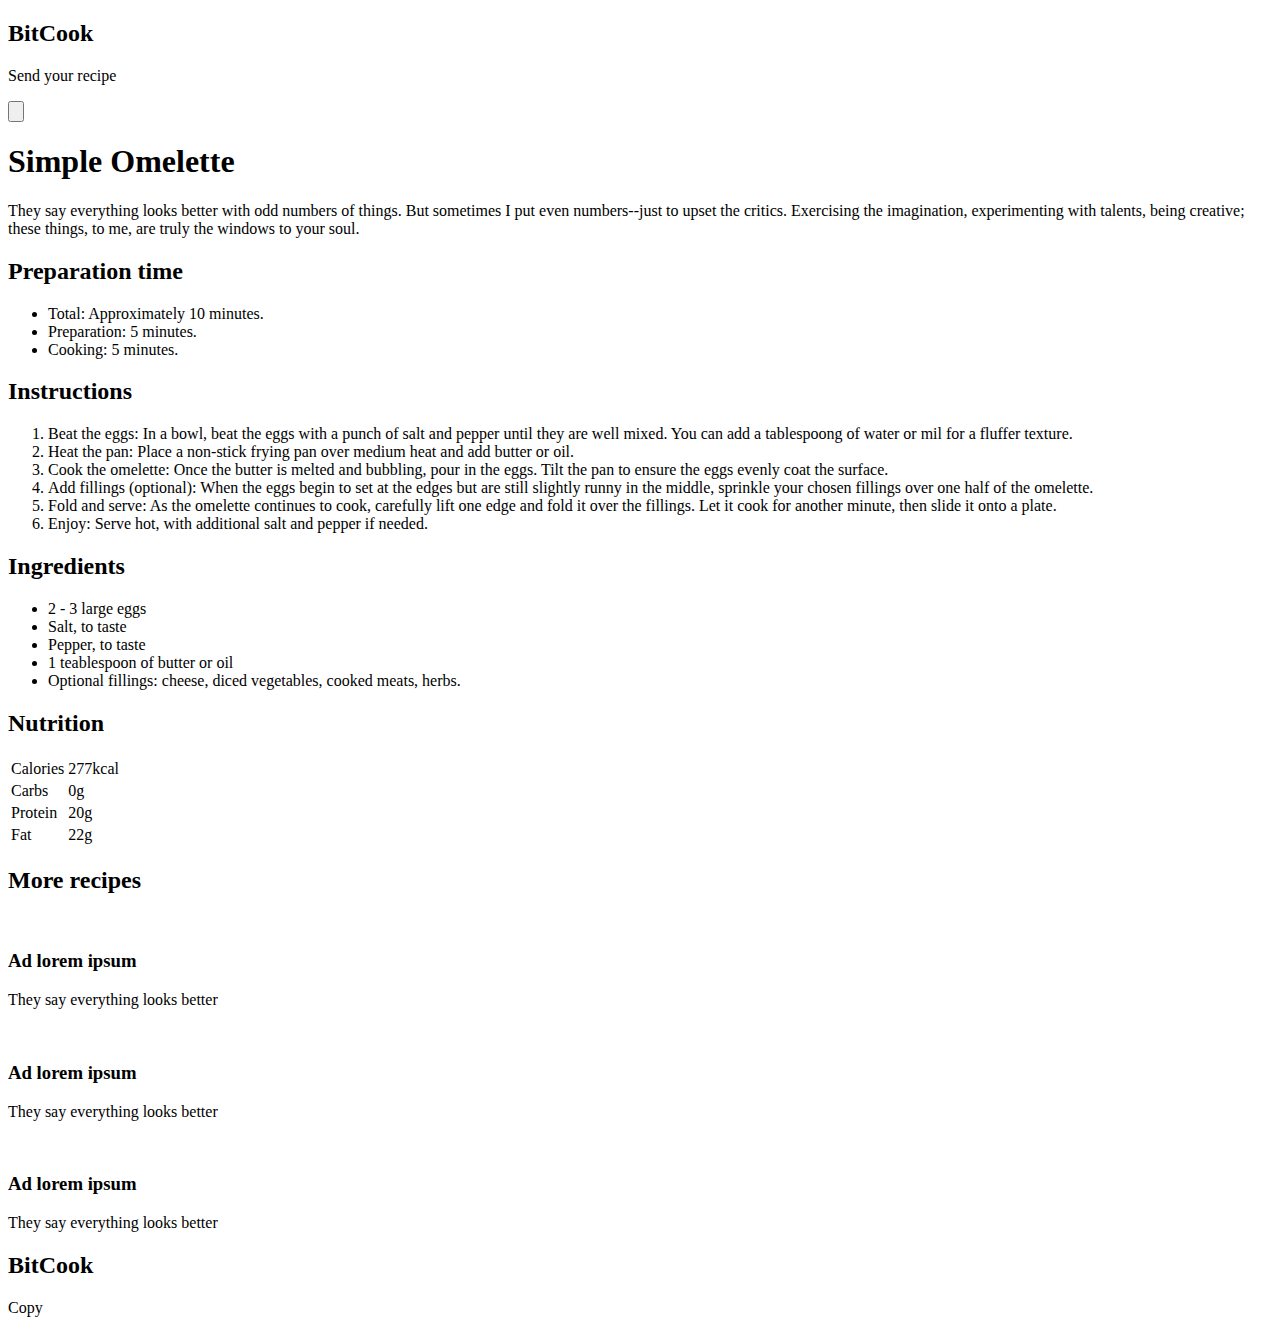
==== recipe.html @ 10fe2880 "Creación segunda página y arreglos css" ====
<!DOCTYPE html>
<html lang="en">
<head>
    <meta charset="UTF-8">
    <meta name="viewport" content="width=device-width, initial-scale=1.0">
    <title>Document</title>
    <link rel="stylesheet" href="./proyecto-final/css/styles.css">

</head>
<body>
        <nav>
          <h2>BitCook</h2>
          <div id="buttons">
            <p>Send your recipe</p>
            <button><img src="./images/dark-mode.png" alt="" /></button>
          </div>
        </nav>
      
      <main id="recipe-main">
        <div>
            <header id="recipe-header">
            </header>
        <div><h1>Simple Omelette</h1>
        <p>They say everything looks better with odd numbers of things. But sometimes I put even numbers--just to upset the critics. Exercising the imagination, experimenting with talents, being creative; these things, to me, are truly the windows to your soul. </p>
        </div>
<div>
    <h2>Preparation time</h2>
    <ul>
        <li>Total: Approximately 10 minutes.</li>
        <li>Preparation: 5 minutes.</li>
        <li>Cooking: 5 minutes.</li>
    </ul>
</div>
<div>
    <h2>Instructions</h2>
    <ol>
        <li>Beat the eggs: In a bowl, beat the eggs with a punch of salt and pepper until they are well mixed. You can add a tablespoong of water or mil for a fluffer texture.</li>
        <li>Heat the pan: Place a non-stick frying pan over medium heat and add butter or oil.</li>
        <li>Cook the omelette: Once the butter is melted and bubbling, pour in the eggs. Tilt the pan to ensure the eggs evenly coat the surface.</li>
        <li>Add fillings (optional): When the eggs begin to set at the edges but are still slightly runny in the middle, sprinkle your chosen fillings over one half of the omelette.</li>
        <li>Fold and serve: As the omelette continues to cook, carefully lift one edge and fold it over the fillings. Let it cook for another minute, then slide it onto a plate.</li>
        <li>Enjoy: Serve hot, with additional salt and pepper if needed.</li>
    </ol>
</div>
</div>
<div id="right-main">
    <div>
        <h2>Ingredients</h2>
        <ul>
            <li>2 - 3 large eggs</li>
            <li>Salt, to taste</li>
            <li>Pepper, to taste</li>
            <li>1 teablespoon of butter or oil</li>
            <li>Optional fillings: cheese, diced vegetables, cooked meats, herbs.</li>
        </ul>
        <h2>Nutrition</h2>
        <table>
            <tr>
                <td>Calories</td>
                <td>277kcal</td>
            </tr>
            <tr>
                <td>Carbs</td>
                <td>0g</td>
            </tr>
            <tr>
                <td>Protein</td>
                <td>20g</td>
            </tr>
            <tr>
                <td>Fat</td>
                <td>22g</td>
            </tr>
        </table>
    </div>
    <div id="more-recipes">
        <h2>More recipes</h2>
        <div id="more-recipes-list">
        <div class="lists">
            <img src="./proyecto-final/images/omelette.png
            " alt="">
            <div>
            <h3>Ad lorem ipsum</h3>
            <p>They say everything looks better</p>
        </div>
        </div>
        <div class="lists">
            <img src="./proyecto-final/images/omelette.png
            " alt="">
            <div>
                <h3>Ad lorem ipsum</h3>
                <p>They say everything looks better</p>
            </div>        </div>
        <div class="lists">
            <img src="./proyecto-final/images/omelette.png
            " alt="">
            <div>
                <h3>Ad lorem ipsum</h3>
                <p>They say everything looks better</p>
            </div>
        </div>
    </div>
    </div>
</div>
      </main>
      <footer>
        <h2>BitCook</h2>
        <p>Copy</p>
      </footer>
</body>
</html>
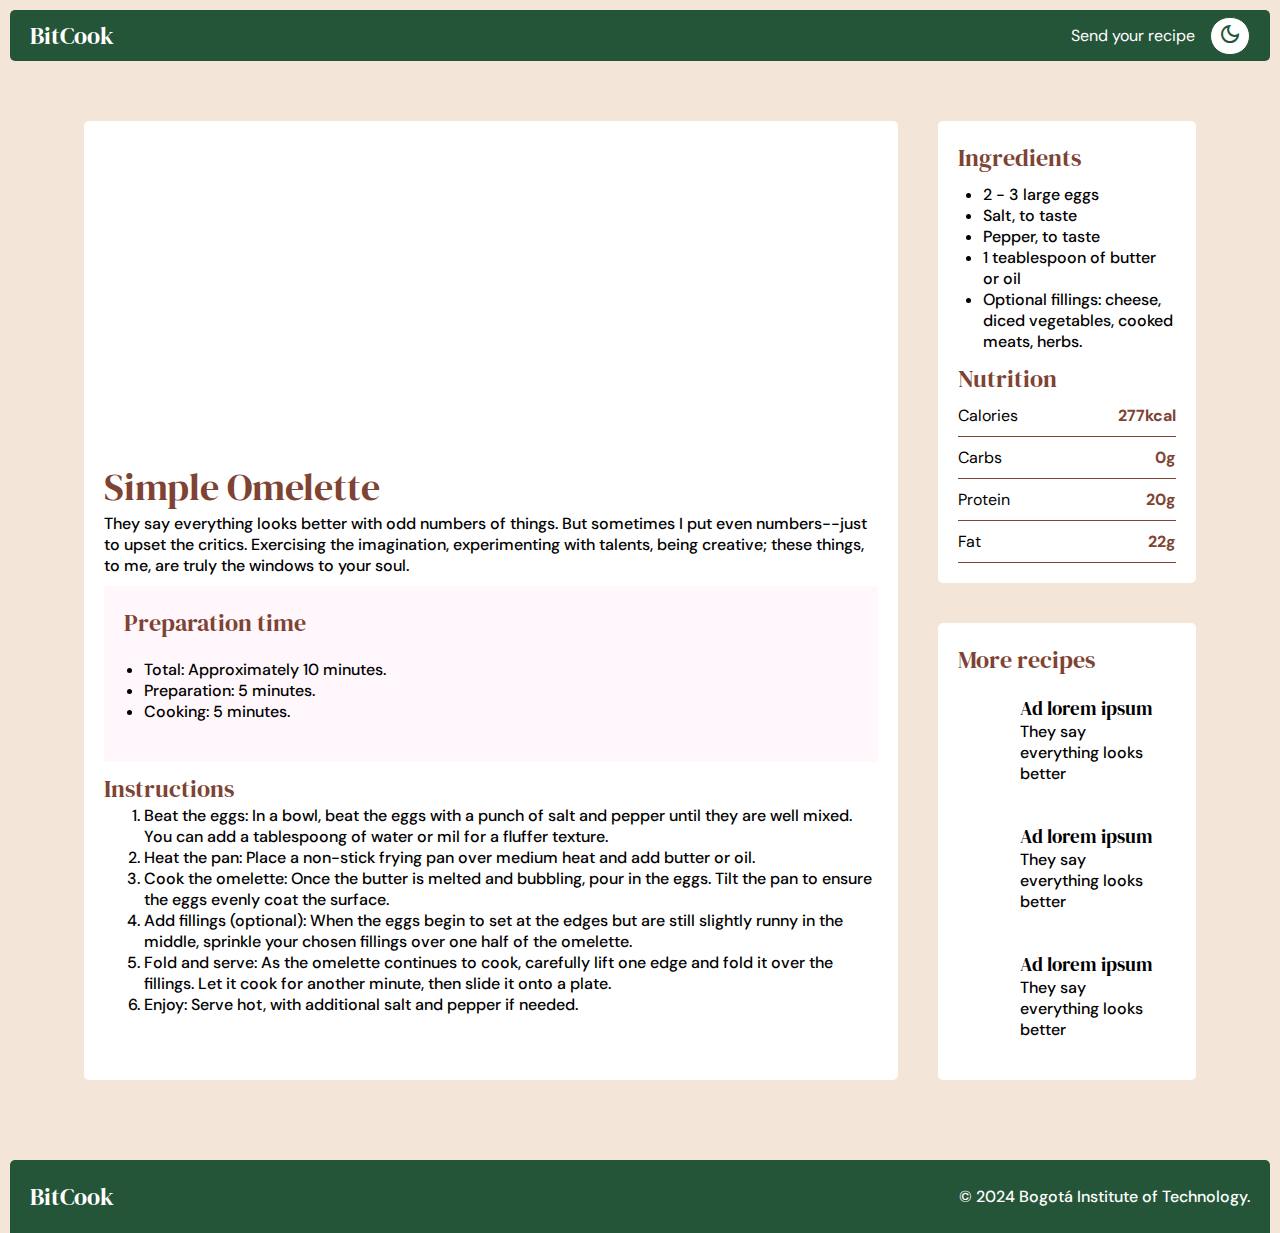
==== commit fcbef109: "Cambios en css" ====
--- a/recipe.html
+++ b/recipe.html
@@ -1,111 +1,161 @@
 <!DOCTYPE html>
 <html lang="en">
-<head>
-    <meta charset="UTF-8">
-    <meta name="viewport" content="width=device-width, initial-scale=1.0">
+  <head>
+    <meta charset="UTF-8" />
+    <meta name="viewport" content="width=device-width, initial-scale=1.0" />
     <title>Document</title>
-    <link rel="stylesheet" href="./proyecto-final/css/styles.css">
-
-</head>
-<body>
-        <nav>
-          <h2>BitCook</h2>
-          <div id="buttons">
-            <p>Send your recipe</p>
-            <button><img src="./images/dark-mode.png" alt="" /></button>
-          </div>
-        </nav>
-      
-      <main id="recipe-main">
+    <link rel="stylesheet" href="./css/styles.css" />
+    <link rel="preconnect" href="https://fonts.googleapis.com" />
+    <link rel="preconnect" href="https://fonts.gstatic.com" crossorigin />
+    <link
+      href="https://fonts.googleapis.com/css2?family=DM+Serif+Display:ital@0;1&display=swap"
+      rel="stylesheet"
+    />
+    <link rel="preconnect" href="https://fonts.googleapis.com" />
+    <link rel="preconnect" href="https://fonts.gstatic.com" crossorigin />
+    <link
+      href="https://fonts.googleapis.com/css2?family=DM+Sans:ital,opsz,wght@0,9..40,100..1000;1,9..40,100..1000&family=DM+Serif+Display:ital@0;1&display=swap"
+      rel="stylesheet"
+    />
+    <link
+      rel="stylesheet"
+      href="https://fonts.googleapis.com/css2?family=Material+Symbols+Outlined:opsz,wght,FILL,GRAD@20..48,100..700,0..1,-50..200"
+    />
+  </head>
+  <body>
+    <nav>
+      <h2><a href="./index.html">BitCook</a></h2>
+      <div id="buttons">
+        <p>Send your recipe</p>
+        <button class="dark-mode-button">
+          <i class="material-symbols-outlined">dark_mode</i>
+        </button>
+      </div>
+    </nav>
+    <main id="recipe-main">
+      <div id="first-box">
+        <header id="recipe-header"></header>
         <div>
-            <header id="recipe-header">
-            </header>
-        <div><h1>Simple Omelette</h1>
-        <p>They say everything looks better with odd numbers of things. But sometimes I put even numbers--just to upset the critics. Exercising the imagination, experimenting with talents, being creative; these things, to me, are truly the windows to your soul. </p>
+          <h2 class="title">Simple Omelette</h2>
+          <p>
+            They say everything looks better with odd numbers of things. But
+            sometimes I put even numbers--just to upset the critics. Exercising
+            the imagination, experimenting with talents, being creative; these
+            things, to me, are truly the windows to your soul.
+          </p>
         </div>
-<div>
-    <h2>Preparation time</h2>
-    <ul>
-        <li>Total: Approximately 10 minutes.</li>
-        <li>Preparation: 5 minutes.</li>
-        <li>Cooking: 5 minutes.</li>
-    </ul>
-</div>
-<div>
-    <h2>Instructions</h2>
-    <ol>
-        <li>Beat the eggs: In a bowl, beat the eggs with a punch of salt and pepper until they are well mixed. You can add a tablespoong of water or mil for a fluffer texture.</li>
-        <li>Heat the pan: Place a non-stick frying pan over medium heat and add butter or oil.</li>
-        <li>Cook the omelette: Once the butter is melted and bubbling, pour in the eggs. Tilt the pan to ensure the eggs evenly coat the surface.</li>
-        <li>Add fillings (optional): When the eggs begin to set at the edges but are still slightly runny in the middle, sprinkle your chosen fillings over one half of the omelette.</li>
-        <li>Fold and serve: As the omelette continues to cook, carefully lift one edge and fold it over the fillings. Let it cook for another minute, then slide it onto a plate.</li>
-        <li>Enjoy: Serve hot, with additional salt and pepper if needed.</li>
-    </ol>
-</div>
-</div>
-<div id="right-main">
-    <div>
-        <h2>Ingredients</h2>
-        <ul>
+        <div id="preparation-time">
+          <h2>Preparation time</h2>
+          <ul>
+            <li>Total: Approximately 10 minutes.</li>
+            <li>Preparation: 5 minutes.</li>
+            <li>Cooking: 5 minutes.</li>
+          </ul>
+        </div>
+        <div>
+          <h2>Instructions</h2>
+          <ol>
+            <li>
+              Beat the eggs: In a bowl, beat the eggs with a punch of salt and
+              pepper until they are well mixed. You can add a tablespoong of
+              water or mil for a fluffer texture.
+            </li>
+            <li>
+              Heat the pan: Place a non-stick frying pan over medium heat and
+              add butter or oil.
+            </li>
+            <li>
+              Cook the omelette: Once the butter is melted and bubbling, pour in
+              the eggs. Tilt the pan to ensure the eggs evenly coat the surface.
+            </li>
+            <li>
+              Add fillings (optional): When the eggs begin to set at the edges
+              but are still slightly runny in the middle, sprinkle your chosen
+              fillings over one half of the omelette.
+            </li>
+            <li>
+              Fold and serve: As the omelette continues to cook, carefully lift
+              one edge and fold it over the fillings. Let it cook for another
+              minute, then slide it onto a plate.
+            </li>
+            <li>
+              Enjoy: Serve hot, with additional salt and pepper if needed.
+            </li>
+          </ol>
+        </div>
+      </div>
+      <div id="right-main">
+        <div id="second-box">
+          <h2>Ingredients</h2>
+          <ul>
             <li>2 - 3 large eggs</li>
             <li>Salt, to taste</li>
             <li>Pepper, to taste</li>
             <li>1 teablespoon of butter or oil</li>
-            <li>Optional fillings: cheese, diced vegetables, cooked meats, herbs.</li>
-        </ul>
-        <h2>Nutrition</h2>
-        <table>
+            <li>
+              Optional fillings: cheese, diced vegetables, cooked meats, herbs.
+            </li>
+          </ul>
+          <h2>Nutrition</h2>
+          <table>
             <tr>
-                <td>Calories</td>
-                <td>277kcal</td>
+              <td>Calories</td>
+              <td>277kcal</td>
             </tr>
             <tr>
-                <td>Carbs</td>
-                <td>0g</td>
+              <td>Carbs</td>
+              <td>0g</td>
             </tr>
             <tr>
-                <td>Protein</td>
-                <td>20g</td>
+              <td>Protein</td>
+              <td>20g</td>
             </tr>
             <tr>
-                <td>Fat</td>
-                <td>22g</td>
+              <td>Fat</td>
+              <td>22g</td>
             </tr>
-        </table>
-    </div>
-    <div id="more-recipes">
-        <h2>More recipes</h2>
-        <div id="more-recipes-list">
-        <div class="lists">
-            <img src="./proyecto-final/images/omelette.png
-            " alt="">
+          </table>
+        </div>
+        <div id="third-box">
+          <h2>More recipes</h2>
+          <div id="more-recipes-list">
             <div>
-            <h3>Ad lorem ipsum</h3>
-            <p>They say everything looks better</p>
-        </div>
-        </div>
-        <div class="lists">
-            <img src="./proyecto-final/images/omelette.png
-            " alt="">
-            <div>
+              <div
+                class="lists-img"
+                style="background-image: url(./images/omelette.png)"
+              ></div>
+              <div class="lists">
                 <h3>Ad lorem ipsum</h3>
                 <p>They say everything looks better</p>
-            </div>        </div>
-        <div class="lists">
-            <img src="./proyecto-final/images/omelette.png
-            " alt="">
+              </div>
+            </div>
             <div>
+              <div
+                class="lists-img"
+                style="background-image: url(./images/omelette.png)"
+              ></div>
+              <div class="lists">
                 <h3>Ad lorem ipsum</h3>
                 <p>They say everything looks better</p>
+              </div>
             </div>
+            <div>
+              <div
+                class="lists-img"
+                style="background-image: url(./images/omelette.png)"
+              ></div>
+              <div class="lists">
+                <h3>Ad lorem ipsum</h3>
+                <p>They say everything looks better</p>
+              </div>
+            </div>
+          </div>
         </div>
-    </div>
-    </div>
-</div>
-      </main>
-      <footer>
-        <h2>BitCook</h2>
-        <p>Copy</p>
-      </footer>
-</body>
-</html>+      </div>
+    </main>
+    <footer>
+      <h2><a href="./index.html">BitCook</a></h2>
+      <p>© 2024 Bogotá Institute of Technology.</p>
+    </footer>
+  </body>
+</html>
--- a/css/styles.css
+++ b/css/styles.css
@@ -0,0 +1,214 @@
+* {
+    box-sizing: border-box;
+    margin: 0;
+}
+body {
+    background-color: #F3E5D8;
+}
+nav {
+    background-color: #255538;
+    display: flex;
+    align-items: center;
+    color: white;
+    justify-content: space-between;
+    border-radius: 5px;
+    padding: 0 20px 0 20px;
+    height: 4vw;
+    margin: 10px;
+}
+nav h2 a {
+    font-family: "DM Serif Display", serif;
+    font-weight: 400;
+    text-decoration: none;
+    color: white;
+}
+#buttons {
+    display: flex;
+    align-items: center;
+    justify-content: space-between;
+    font-family: "DM Sans", sans-serif;
+}
+#buttons p {
+    padding: 15px;
+}
+.dark-mode-button {
+    background-color: white;
+    color: #255538;
+    cursor: pointer;
+    border: solid 1px;
+    border-radius: 20px;
+    height: 38px;
+    width: 40px;
+}
+main {
+    max-width: 90%;
+    margin: 0 auto;
+}
+main h2 {
+    color: #7E4333;
+    font-family: "DM Serif Display";
+    font-weight: 400;
+}
+#banner {
+    background-image: url(../images/omelette.png);
+    background-size: cover;
+    background-position:center;
+    width: 100%;
+    height: 30vw;
+    display: flex;
+    align-items: center;
+    justify-content: start;
+    color: white;
+    margin: 20px 0 40px 0;
+    border-radius: 5px;
+}
+h1 {
+    text-align: left;
+    font-family: "DM Serif Display", serif;
+    width: 70%;
+    font-weight: 300;
+    font-size: 300%;
+    padding: 0 0 0 50px;
+}
+
+h3 {
+    color: #7E4333;
+    font-family: "DM Serif Display", serif;
+    font-weight: 400;
+    
+}
+.title {
+    font-size: 38px;
+}
+#more-recipes-list h3 {
+    color: black;
+}
+main p, li, footer p {
+    font-family: "DM Sans", sans-serif;
+    font-weight: 500;
+}
+#miniatures {
+    display: grid;
+    grid-template-columns: 1fr 1fr 1fr;
+    gap: 20px;
+    margin-top: 20px;
+}
+.miniature {
+    background-color: white;
+    display: flex;
+    flex-direction: column;
+    padding: 8px 8px 20px 8px;
+    border-radius: 5px;
+    gap: 10px;
+
+}
+.miniature-image {
+    background-size: cover;
+    background-position: center;
+    width: 100%;
+    height: 15vw;
+    border-radius: 5px ;
+}
+.miniature h2 {
+    padding-left: 15px;
+}
+#recipe-header {
+    background-image: url(../images/omelette.png);
+    width: 100%;
+    height: 25vw;
+    background-position: center;
+    background-size: cover;
+    border-radius: 5px;
+}
+#recipe-main {
+    margin-top: 40px;
+    background-color: #F3E5D8;
+    padding: 20px;
+    border-radius: 5px;
+    display: flex;
+    gap: 40px;
+    justify-content: space-between;
+}
+
+#preparation-time {
+    background-color: #FFF7FC;
+    padding: 20px;
+    margin: 10px 0 10px 0;
+}
+#preparation-time ul {
+    padding: 20px;
+}
+#right-main {
+    display: flex;
+    flex-direction: column;
+    gap: 40px;
+}
+#first-box, #second-box, #third-box{
+    background-color: white;
+    padding: 20px;
+    border-radius: 5px;
+
+}
+#second-box ul {
+    padding-inline-start: 25px;
+    padding-top: 10px;
+    padding-bottom: 10px;
+}
+#second-box table{
+    table-layout: fixed;
+    border-collapse: collapse;
+    width: 17vw;
+}
+th, td{
+    border-bottom: 1px solid #7E4333; 
+    white-space: nowrap; 
+    text-align: left;  
+    padding: 10px 0;
+    font-family: "DM Sans", sans-serif;
+
+}
+td {
+    &:last-child {
+      text-align: right;
+      color: #7E4333;
+      font-weight: bold;
+    }
+}
+#more-recipes-list div {
+    display: flex;
+    flex-direction: row;
+    padding: 10px;
+}
+#more-recipes-list {
+    display: flex;
+    flex-direction: column;
+}
+.lists-img {
+    background-position: center;
+    background-size: cover;
+    width: 40%;
+    height: 5vw;
+    border-radius: 5px;
+}
+.lists{
+    flex-wrap: wrap;
+}
+footer {
+    background-color: #255538;
+    border-radius: 5px 5px 0 0;
+    display: flex;
+    justify-content: space-between;
+    margin: 60px 10px 0 10px ;
+    color: white;
+    align-items: center;
+    padding: 20px;
+}
+footer h2 a {
+    font-family: "DM Serif Display", serif;
+    font-weight: 400;
+    text-decoration: none;
+    color: white;
+}
+
+
+
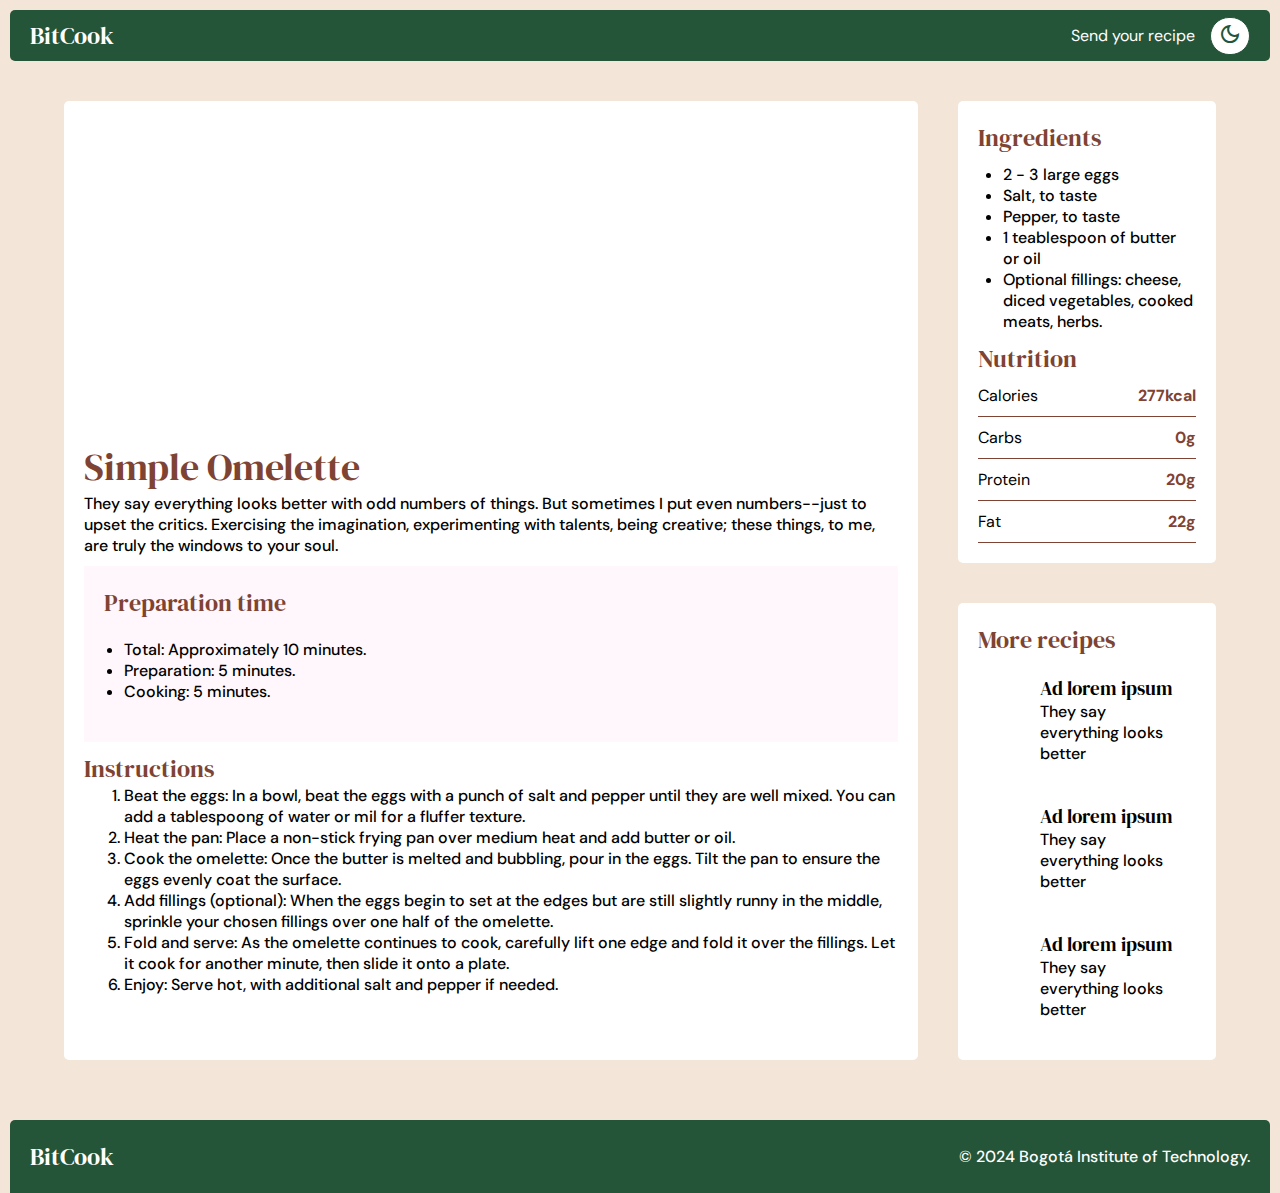
==== commit edd8defc: "Creación formulario y edición de css" ====
--- a/recipe.html
+++ b/recipe.html
@@ -4,7 +4,6 @@
     <meta charset="UTF-8" />
     <meta name="viewport" content="width=device-width, initial-scale=1.0" />
     <title>Document</title>
-    <link rel="stylesheet" href="./css/styles.css" />
     <link rel="preconnect" href="https://fonts.googleapis.com" />
     <link rel="preconnect" href="https://fonts.gstatic.com" crossorigin />
     <link
@@ -21,12 +20,13 @@
       rel="stylesheet"
       href="https://fonts.googleapis.com/css2?family=Material+Symbols+Outlined:opsz,wght,FILL,GRAD@20..48,100..700,0..1,-50..200"
     />
+    <link rel="stylesheet" href="./css/styles.css" />
   </head>
   <body>
     <nav>
       <h2><a href="./index.html">BitCook</a></h2>
       <div id="buttons">
-        <p>Send your recipe</p>
+        <p><a href="./form.html">Send your recipe</a></p>
         <button class="dark-mode-button">
           <i class="material-symbols-outlined">dark_mode</i>
         </button>
--- a/css/styles.css
+++ b/css/styles.css
@@ -5,6 +5,9 @@
 body {
     background-color: #F3E5D8;
 }
+
+/* NAV BAR */
+
 nav {
     background-color: #255538;
     display: flex;
@@ -19,6 +22,8 @@
 nav h2 a {
     font-family: "DM Serif Display", serif;
     font-weight: 400;
+}
+a {
     text-decoration: none;
     color: white;
 }
@@ -49,6 +54,9 @@
     font-family: "DM Serif Display";
     font-weight: 400;
 }
+
+/* HOME */
+
 #banner {
     background-image: url(../images/omelette.png);
     background-size: cover;
@@ -112,6 +120,9 @@
 .miniature h2 {
     padding-left: 15px;
 }
+
+/* RECIPES */
+
 #recipe-header {
     background-image: url(../images/omelette.png);
     width: 100%;
@@ -123,7 +134,7 @@
 #recipe-main {
     margin-top: 40px;
     background-color: #F3E5D8;
-    padding: 20px;
+    
     border-radius: 5px;
     display: flex;
     gap: 40px;
@@ -185,7 +196,7 @@
 }
 .lists-img {
     background-position: center;
-    background-size: cover;
+    background-size:100%;
     width: 40%;
     height: 5vw;
     border-radius: 5px;
@@ -193,6 +204,58 @@
 .lists{
     flex-wrap: wrap;
 }
+
+/* FORM */
+
+main#form {
+    max-width: 60%;
+    margin-top: 40px;
+}
+#form div {
+    padding: 10px;
+}
+#recipe-form h2 {
+    font-size: 40px;
+}
+label{
+    font-family:"DM Serif Display", serif;
+    color: #7E4333;
+    font-weight: 500;
+    font-size: 24px;
+}
+#recipe-form {
+    background-color: white;
+    padding: 20px;
+    border-radius: 5px;
+}
+input {
+    width: 100%;
+    display: block;
+    background-color: #DFDFDF;
+    border: none;
+    border-radius: 5px;
+    
+}
+#recipe-name, #prep-time {
+    height: 3vw;
+    margin: 10px 0 0 0;
+}
+#ingredients, #instructions {
+    height: 10vw;
+    margin: 10px 0 0 0;
+}
+#form button {
+    background-color: #255538;
+    border: none;
+    color: white;
+    padding: 10px 40px;
+    border-radius: 5px;
+    margin: 10px 0 20px 10px; 
+    cursor: pointer;
+}
+
+/* FOOTER */
+
 footer {
     background-color: #255538;
     border-radius: 5px 5px 0 0;
@@ -210,5 +273,13 @@
     color: white;
 }
 
-
-
+@media (max-width: 768px) {
+    #recipe-main {
+    gap: 20px;
+    flex-direction: column;
+    }
+    #miniatures {
+        grid-template-columns: 1fr 1fr;
+        gap: 20px;
+    }
+}
